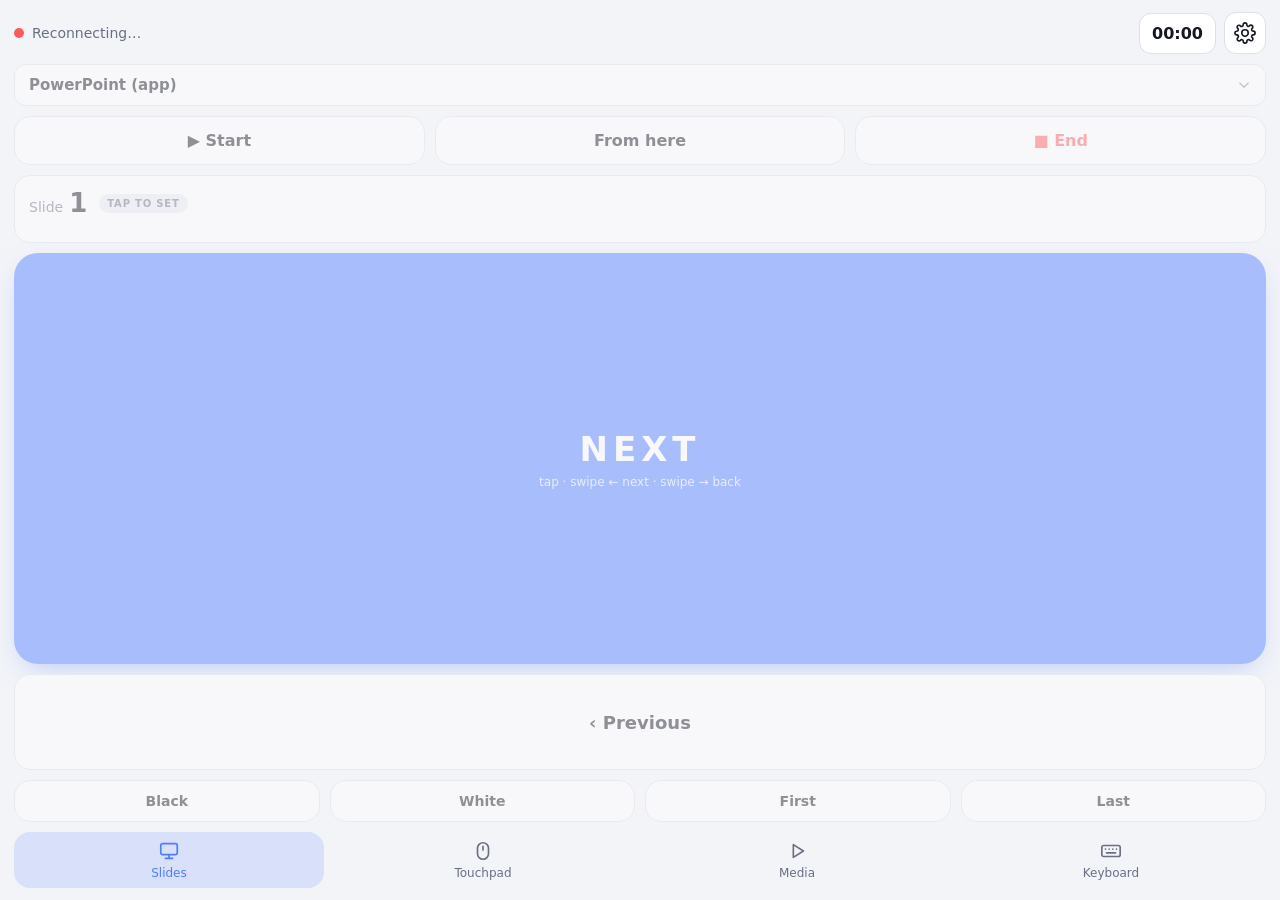
==== static/index.html @ b32a71c2 "v1: inital logic for phone clicker" ====
<!doctype html>
<html lang="en" data-theme="auto">
<head>
  <meta charset="utf-8">
  <meta name="viewport" content="width=device-width, initial-scale=1, maximum-scale=1, user-scalable=no, viewport-fit=cover">
  <meta name="theme-color" content="#0f1115">
  <meta name="mobile-web-app-capable" content="yes">
  <meta name="apple-mobile-web-app-capable" content="yes">
  <title>Phone Clicker</title>
  <link rel="icon" href="data:image/svg+xml,%3Csvg xmlns='http://www.w3.org/2000/svg' viewBox='0 0 32 32'%3E%3Crect x='8' y='2' width='16' height='28' rx='4' fill='%234f7cff'/%3E%3Cpath d='M14 11l5 5-5 5' stroke='white' stroke-width='2.5' fill='none' stroke-linecap='round'/%3E%3C/svg%3E">
  <link rel="stylesheet" href="/static/style.css">
</head>
<body>
  <header class="topbar">
    <div id="conn" class="conn">
      <span class="dot"></span><span id="conn-text">Connecting…</span>
    </div>
    <button id="timer" class="chip timer" title="Tap: start/pause · Double-tap: reset">00:00</button>
    <button id="open-settings" class="icon-btn" aria-label="Settings">
      <svg viewBox="0 0 24 24"><path d="M12 15.5a3.5 3.5 0 1 1 0-7 3.5 3.5 0 0 1 0 7Z"/><path d="M19.4 15a1.7 1.7 0 0 0 .3 1.8l.1.1a2 2 0 1 1-2.8 2.8l-.1-.1a1.7 1.7 0 0 0-1.8-.3 1.7 1.7 0 0 0-1 1.5V21a2 2 0 1 1-4 0v-.1a1.7 1.7 0 0 0-1.1-1.5 1.7 1.7 0 0 0-1.8.3l-.1.1a2 2 0 1 1-2.8-2.8l.1-.1a1.7 1.7 0 0 0 .3-1.8 1.7 1.7 0 0 0-1.5-1H3a2 2 0 1 1 0-4h.1a1.7 1.7 0 0 0 1.5-1.1 1.7 1.7 0 0 0-.3-1.8l-.1-.1a2 2 0 1 1 2.8-2.8l.1.1a1.7 1.7 0 0 0 1.8.3H9a1.7 1.7 0 0 0 1-1.5V3a2 2 0 1 1 4 0v.1a1.7 1.7 0 0 0 1 1.5 1.7 1.7 0 0 0 1.8-.3l.1-.1a2 2 0 1 1 2.8 2.8l-.1.1a1.7 1.7 0 0 0-.3 1.8V9a1.7 1.7 0 0 0 1.5 1H21a2 2 0 1 1 0 4h-.1a1.7 1.7 0 0 0-1.5 1Z"/></svg>
    </button>
  </header>

  <main>
    <!-- Slides -->
    <section id="tab-slides" class="tab active">
      <div class="select-wrap">
        <select id="profile" aria-label="App you are presenting with">
          <option value="powerpoint">PowerPoint (app)</option>
          <option value="powerpoint_web">PowerPoint (web)</option>
          <option value="google_slides">Google Slides</option>
          <option value="keynote" data-mac-only>Keynote</option>
          <option value="pdf">PDF</option>
        </select>
      </div>

      <div class="row">
        <button data-action="start" class="soft">▶ Start</button>
        <button data-action="start_here" id="start-here" class="soft">From here</button>
        <button data-action="end_show" id="end-show" class="soft danger">■ End</button>
      </div>

      <button id="slide-info" class="slide-info" aria-label="Slide number, tap to adjust">
        <div class="slide-line">
          <span id="slide-kind" class="slide-kind">Slide</span>
          <span id="slide-num" class="slide-num">1</span>
          <span id="slide-total" class="slide-total"></span>
          <span id="slide-badge" class="badge">TAP TO SET</span>
        </div>
        <div class="progress"><div id="progress-bar"></div></div>
      </button>

      <button id="next" class="next" aria-label="Next">
        <span class="big">NEXT</span>
        <span id="next-hint" class="hint">tap · swipe ← next · swipe → back</span>
      </button>

      <button data-action="prev" class="prev">‹ Previous</button>

      <div class="row" id="slide-extras">
        <button data-action="black" class="soft small">Black</button>
        <button data-action="white" class="soft small">White</button>
        <button data-action="first" class="soft small">First</button>
        <button data-action="last" class="soft small">Last</button>
      </div>
      <div class="row hidden" id="pdf-extras">
        <button data-action="zoom_out" class="soft small">−</button>
        <button data-action="zoom_reset" class="soft small">100%</button>
        <button data-action="zoom_in" class="soft small">+</button>
        <button data-action="fullscreen" class="soft small">Full screen</button>
      </div>
    </section>

    <!-- Touchpad -->
    <section id="tab-touchpad" class="tab">
      <div id="pad" class="pad">
        <svg viewBox="0 0 24 24" class="pad-icon"><path d="M5 3l14 8-6 1.5L10 19 5 3Z"/></svg>
        <span>Drag to move · Tap to click<br>Two fingers to scroll · Two-finger tap to right-click</span>
      </div>
      <div class="row">
        <button id="left-click" class="soft">Left click</button>
        <button id="right-click" class="soft">Right click</button>
      </div>
    </section>

    <!-- Media -->
    <section id="tab-media" class="tab scroll">
      <h3 class="group-title">Playback</h3>
      <div class="grid">
        <button data-action="media_prev" class="soft">⏮</button>
        <button data-action="play_pause" class="accent">⏯</button>
        <button data-action="media_next" class="soft">⏭</button>
        <button data-action="volume_down" class="soft">🔉</button>
        <button data-action="mute" class="soft">🔇</button>
        <button data-action="volume_up" class="soft">🔊</button>
      </div>
      <h3 class="group-title">Window</h3>
      <div class="grid">
        <button data-action="space" class="soft small">Space</button>
        <button data-action="fullscreen" class="soft small">Full screen</button>
        <button data-action="switch_app" class="soft small">Switch app</button>
        <button data-action="zoom_out" class="soft small">Zoom −</button>
        <button data-action="zoom_reset" class="soft small">Zoom 0</button>
        <button data-action="zoom_in" class="soft small">Zoom +</button>
      </div>
      <h3 class="group-title">Navigate</h3>
      <div class="grid">
        <button data-action="page_up" class="soft small">Page ↑</button>
        <button data-action="up" class="soft small">↑</button>
        <button data-action="page_down" class="soft small">Page ↓</button>
        <button data-action="prev" class="soft small">←</button>
        <button data-action="down" class="soft small">↓</button>
        <button data-action="next" class="soft small">→</button>
      </div>
    </section>

    <!-- Keyboard -->
    <section id="tab-keyboard" class="tab">
      <textarea id="text" rows="5" placeholder="Type here, then tap Send to type it on the laptop"></textarea>
      <button id="send-text" class="accent">Send to laptop</button>
      <div class="row">
        <button data-action="enter" class="soft small">Enter</button>
        <button data-action="backspace" class="soft small">⌫</button>
        <button data-action="tab" class="soft small">Tab</button>
        <button data-action="end_show" class="soft small">Esc</button>
      </div>
    </section>
  </main>

  <nav class="tabs">
    <button data-tab="slides" class="active">
      <svg viewBox="0 0 24 24"><rect x="3" y="4" width="18" height="12" rx="2"/><path d="M12 16v4M8 20h8"/></svg>Slides
    </button>
    <button data-tab="touchpad">
      <svg viewBox="0 0 24 24"><rect x="6" y="3" width="12" height="18" rx="6"/><path d="M12 7v4"/></svg>Touchpad
    </button>
    <button data-tab="media">
      <svg viewBox="0 0 24 24"><path d="M8 5v14l11-7L8 5Z"/></svg>Media
    </button>
    <button data-tab="keyboard">
      <svg viewBox="0 0 24 24"><rect x="2" y="6" width="20" height="12" rx="2"/><path d="M6 10h.01M10 10h.01M14 10h.01M18 10h.01M7 14h10"/></svg>Keyboard
    </button>
  </nav>

  <!-- Slide number dialog -->
  <dialog id="slide-dialog" class="sheet">
    <form method="dialog">
      <h2>Slide number</h2>
      <p id="slide-dialog-note" class="note">
        The phone counts your taps on Next and Previous. Animations count as taps too, so correct the number here if it drifts.
      </p>
      <label class="field">Current
        <div class="stepper">
          <button type="button" data-step="-1" class="soft">−</button>
          <input id="set-current" type="number" min="1" inputmode="numeric">
          <button type="button" data-step="1" class="soft">+</button>
        </div>
      </label>
      <label class="field">Total (optional)
        <input id="set-total" type="number" min="0" inputmode="numeric" placeholder="e.g. 20">
      </label>
      <div class="row">
        <button type="button" id="slide-reset" class="soft">Reset to 1</button>
        <button value="ok" class="accent">Done</button>
      </div>
    </form>
  </dialog>

  <!-- Settings dialog -->
  <dialog id="settings-dialog" class="sheet">
    <form method="dialog">
      <div class="sheet-head">
        <h2>Settings</h2>
        <button value="close" class="icon-btn" aria-label="Close">✕</button>
      </div>

      <h3 class="group-title">Appearance</h3>
      <div class="setting">
        <span>Theme</span>
        <div class="segmented" data-setting="theme">
          <button type="button" data-value="auto">Auto</button>
          <button type="button" data-value="dark">Dark</button>
          <button type="button" data-value="light">Light</button>
        </div>
      </div>
      <div class="setting">
        <span>Accent color</span>
        <div class="swatches" data-setting="accent">
          <button type="button" data-value="blue" style="--sw:#4f7cff" aria-label="Blue"></button>
          <button type="button" data-value="purple" style="--sw:#9b6bff" aria-label="Purple"></button>
          <button type="button" data-value="green" style="--sw:#22b573" aria-label="Green"></button>
          <button type="button" data-value="orange" style="--sw:#ff8a3d" aria-label="Orange"></button>
          <button type="button" data-value="pink" style="--sw:#ff4f9a" aria-label="Pink"></button>
        </div>
      </div>
      <div class="setting">
        <span>NEXT button size</span>
        <div class="segmented" data-setting="nextSize">
          <button type="button" data-value="small">S</button>
          <button type="button" data-value="medium">M</button>
          <button type="button" data-value="large">L</button>
        </div>
      </div>

      <h3 class="group-title">Controls</h3>
      <label class="setting"><span>Vibrate on tap</span><input type="checkbox" class="switch" data-setting="haptics"></label>
      <label class="setting"><span>Swipe on NEXT button</span><input type="checkbox" class="switch" data-setting="swipe"></label>
      <label class="setting"><span>Ask before ending slideshow</span><input type="checkbox" class="switch" data-setting="confirmEnd"></label>
      <label class="setting"><span>Show slide counter</span><input type="checkbox" class="switch" data-setting="showCounter"></label>
      <label class="setting"><span>Show Black / White / First / Last</span><input type="checkbox" class="switch" data-setting="showExtras"></label>

      <h3 class="group-title">Timer</h3>
      <label class="setting"><span>Show timer</span><input type="checkbox" class="switch" data-setting="showTimer"></label>
      <label class="setting">
        <span>Talk length <small>(minutes, 0 = off)</small></span>
        <input type="number" min="0" max="600" inputmode="numeric" class="num" data-setting="timerTarget">
      </label>
      <p class="note">With a talk length set, the timer counts down. It turns orange in the last 2 minutes, then turns red and counts your overtime, and the phone buzzes when time is up.</p>

      <h3 class="group-title">Touchpad</h3>
      <label class="setting slider-row"><span>Pointer speed</span><input type="range" min="0.5" max="4" step="0.1" data-setting="padSpeed"></label>
      <label class="setting slider-row"><span>Scroll speed</span><input type="range" min="0.5" max="3" step="0.1" data-setting="scrollSpeed"></label>
      <label class="setting"><span>Natural scrolling</span><input type="checkbox" class="switch" data-setting="naturalScroll"></label>

      <h3 class="group-title">About</h3>
      <p class="note" id="about-text">Phone Clicker</p>
      <button type="button" id="reset-settings" class="soft danger wide">Reset all settings</button>
    </form>
  </dialog>

  <script src="/static/app.js"></script>
</body>
</html>
---- static/style.css ----
/* ---------- Theme tokens ---------- */

:root {
  --bg: #0f1115;
  --surface: #191c23;
  --surface-2: #232733;
  --border: #2a2f3b;
  --text: #eef0f5;
  --muted: #8b92a3;
  --ok: #3ccf7a;
  --warn: #ffb020;
  --bad: #ff5a5a;
  --accent: #4f7cff;
  --accent-press: #3a63db;
  --accent-soft: rgba(79, 124, 255, 0.16);
  --on-accent: #ffffff;
  --radius: 16px;
  --next-flex: 2.2;
  color-scheme: dark;
}

:root[data-theme="light"] {
  --bg: #f3f4f8;
  --surface: #ffffff;
  --surface-2: #e8eaf1;
  --border: #dde0e8;
  --text: #151821;
  --muted: #687082;
  color-scheme: light;
}

@media (prefers-color-scheme: light) {
  :root[data-theme="auto"] {
    --bg: #f3f4f8;
    --surface: #ffffff;
    --surface-2: #e8eaf1;
    --border: #dde0e8;
    --text: #151821;
    --muted: #687082;
    color-scheme: light;
  }
}

:root[data-accent="purple"] { --accent: #9b6bff; --accent-press: #8152e8; --accent-soft: rgba(155, 107, 255, 0.16); }
:root[data-accent="green"]  { --accent: #22b573; --accent-press: #1a9a61; --accent-soft: rgba(34, 181, 115, 0.16); }
:root[data-accent="orange"] { --accent: #ff8a3d; --accent-press: #e87428; --accent-soft: rgba(255, 138, 61, 0.16); }
:root[data-accent="pink"]   { --accent: #ff4f9a; --accent-press: #e63a84; --accent-soft: rgba(255, 79, 154, 0.16); }

:root[data-next-size="small"] { --next-flex: 1.5; }
:root[data-next-size="large"] { --next-flex: 3.2; }

/* ---------- Base ---------- */

* { box-sizing: border-box; -webkit-tap-highlight-color: transparent; }

html, body {
  margin: 0;
  height: 100%;
  background: var(--bg);
  color: var(--text);
  font-family: system-ui, -apple-system, "Segoe UI", Roboto, sans-serif;
  overscroll-behavior: none;
  user-select: none;
  -webkit-user-select: none;
}

body {
  display: flex;
  flex-direction: column;
  padding: env(safe-area-inset-top) 14px env(safe-area-inset-bottom);
}

button, select, textarea, input {
  font: inherit;
  color: inherit;
  touch-action: manipulation;
}

svg { width: 22px; height: 22px; fill: none; stroke: currentColor; stroke-width: 1.8; stroke-linecap: round; stroke-linejoin: round; }

button {
  border: 0;
  border-radius: var(--radius);
  background: var(--surface);
  padding: 14px 8px;
  font-size: 16px;
  font-weight: 600;
  cursor: pointer;
  transition: transform 80ms ease, background 120ms ease;
}
button:active, button.pressed { transform: scale(0.97); }

button.soft { background: var(--surface); border: 1px solid var(--border); }
button.soft:active { background: var(--surface-2); }
button.small { padding: 12px 6px; font-size: 14px; }
button.accent { background: var(--accent); color: var(--on-accent); }
button.accent:active { background: var(--accent-press); }
button.danger { color: var(--bad); }
button.wide { width: 100%; }

.icon-btn {
  display: grid;
  place-items: center;
  width: 42px;
  height: 42px;
  padding: 0;
  border-radius: 12px;
  background: var(--surface);
  border: 1px solid var(--border);
}

.hidden { display: none !important; }

/* ---------- Top bar ---------- */

.topbar { display: flex; align-items: center; gap: 8px; padding: 12px 0 10px; }

.conn {
  flex: 1;
  display: flex;
  align-items: center;
  gap: 8px;
  font-size: 14px;
  color: var(--muted);
  min-width: 0;
}
.conn .dot { width: 10px; height: 10px; border-radius: 50%; background: var(--bad); flex: none; }
.conn.on .dot { background: var(--ok); box-shadow: 0 0 0 4px rgba(60, 207, 122, 0.18); }

.chip {
  padding: 10px 12px;
  border-radius: 12px;
  border: 1px solid var(--border);
  font-variant-numeric: tabular-nums;
  min-width: 76px;
}
.timer.running { color: var(--ok); }
.timer.warn { color: var(--warn); }
.timer.over { color: var(--bad); }

/* ---------- Layout ---------- */

main { flex: 1; min-height: 0; display: flex; }
body.offline main { opacity: 0.45; pointer-events: none; }

.tab { display: none; flex: 1; flex-direction: column; gap: 10px; min-height: 0; }
.tab.active { display: flex; }
.tab.scroll { overflow-y: auto; }

.row { display: flex; gap: 10px; }
.row > * { flex: 1; }

.select-wrap select {
  width: 100%;
  appearance: none;
  -webkit-appearance: none;
  background: var(--surface) url("data:image/svg+xml,%3Csvg xmlns='http://www.w3.org/2000/svg' viewBox='0 0 24 24' fill='none' stroke='%238b92a3' stroke-width='2'%3E%3Cpath d='m6 9 6 6 6-6'/%3E%3C/svg%3E") no-repeat right 12px center / 18px;
  border: 1px solid var(--border);
  border-radius: 12px;
  padding: 11px 40px 11px 14px;
  font-size: 15px;
  font-weight: 600;
}

/* ---------- Slides ---------- */

.slide-info {
  display: flex;
  flex-direction: column;
  gap: 8px;
  padding: 12px 14px;
  text-align: left;
  border: 1px solid var(--border);
}
.slide-line { display: flex; align-items: baseline; gap: 6px; }
.slide-kind { color: var(--muted); font-weight: 500; font-size: 14px; }
.slide-num { font-size: 26px; font-weight: 700; font-variant-numeric: tabular-nums; }
.slide-total { color: var(--muted); font-size: 16px; font-variant-numeric: tabular-nums; }
.badge {
  margin-left: auto;
  align-self: center;
  font-size: 10px;
  letter-spacing: 0.8px;
  padding: 4px 8px;
  border-radius: 99px;
  background: var(--surface-2);
  color: var(--muted);
}
.badge.live { background: rgba(60, 207, 122, 0.16); color: var(--ok); }
.progress { height: 4px; border-radius: 4px; background: var(--surface-2); overflow: hidden; }
#progress-bar { height: 100%; width: 0; background: var(--accent); transition: width 200ms ease; }

.next {
  flex: var(--next-flex);
  min-height: 140px;
  background: var(--accent);
  color: var(--on-accent);
  display: flex;
  flex-direction: column;
  align-items: center;
  justify-content: center;
  gap: 6px;
  border-radius: 24px;
  touch-action: none;
  box-shadow: 0 10px 30px -12px var(--accent);
}
.next:active, .next.pressed { background: var(--accent-press); }
.next .big { font-size: 34px; letter-spacing: 5px; }
.next .hint { font-size: 12px; font-weight: 400; opacity: 0.8; }

.prev { flex: 1; min-height: 64px; max-height: 96px; font-size: 18px; border: 1px solid var(--border); }
.prev:active { background: var(--surface-2); }

/* ---------- Touchpad ---------- */

.pad {
  flex: 1;
  border-radius: 24px;
  background: var(--surface);
  border: 1px dashed var(--border);
  display: flex;
  flex-direction: column;
  align-items: center;
  justify-content: center;
  gap: 12px;
  text-align: center;
  color: var(--muted);
  font-size: 13px;
  line-height: 1.6;
  touch-action: none;
}
.pad-icon { width: 36px; height: 36px; opacity: 0.5; }

/* ---------- Media ---------- */

.group-title {
  margin: 8px 2px 0;
  font-size: 12px;
  font-weight: 600;
  letter-spacing: 1px;
  text-transform: uppercase;
  color: var(--muted);
}
.grid { display: grid; grid-template-columns: repeat(3, 1fr); gap: 10px; }
.grid button { padding: 16px 6px; font-size: 18px; }
.grid button.small { font-size: 14px; }

/* ---------- Keyboard ---------- */

textarea {
  width: 100%;
  background: var(--surface);
  border: 1px solid var(--border);
  border-radius: var(--radius);
  padding: 14px;
  font-size: 16px;
  resize: none;
  user-select: text;
  -webkit-user-select: text;
}

/* ---------- Bottom tabs ---------- */

.tabs { display: flex; gap: 4px; padding: 10px 0 12px; }
.tabs button {
  flex: 1;
  display: flex;
  flex-direction: column;
  align-items: center;
  gap: 4px;
  background: transparent;
  color: var(--muted);
  padding: 8px 2px;
  font-size: 12px;
  font-weight: 500;
}
.tabs button.active { background: var(--accent-soft); color: var(--accent); }

/* ---------- Dialogs ---------- */

dialog.sheet {
  width: min(520px, 100%);
  max-width: 100%;
  max-height: 88vh;
  margin: auto auto 0;
  padding: 18px 18px calc(18px + env(safe-area-inset-bottom));
  border: 0;
  border-radius: 24px 24px 0 0;
  background: var(--surface);
  color: var(--text);
  overflow-y: auto;
}
dialog.sheet::backdrop { background: rgba(0, 0, 0, 0.5); }
dialog h2 { margin: 0 0 6px; font-size: 20px; }
.sheet-head { display: flex; align-items: center; justify-content: space-between; }
.note { color: var(--muted); font-size: 13px; line-height: 1.5; margin: 4px 2px 12px; }

.setting {
  display: flex;
  align-items: center;
  justify-content: space-between;
  gap: 12px;
  padding: 12px 2px;
  border-bottom: 1px solid var(--border);
  font-size: 15px;
}
.setting small { color: var(--muted); }
.slider-row input { flex: 1; max-width: 55%; accent-color: var(--accent); }

.field { display: flex; flex-direction: column; gap: 8px; margin: 12px 0; font-size: 14px; color: var(--muted); }
.field input, .num {
  background: var(--surface-2);
  border: 1px solid var(--border);
  border-radius: 12px;
  padding: 10px 12px;
  font-size: 16px;
  text-align: center;
  user-select: text;
}
.num { width: 80px; }
.stepper { display: flex; gap: 8px; }
.stepper input { flex: 1; min-width: 0; }
.stepper button { width: 56px; font-size: 20px; }

.segmented { display: flex; background: var(--surface-2); border-radius: 12px; padding: 3px; }
.segmented button { background: transparent; padding: 7px 12px; font-size: 13px; border-radius: 9px; }
.segmented button.selected { background: var(--surface); box-shadow: 0 1px 3px rgba(0, 0, 0, 0.2); }

.swatches { display: flex; gap: 8px; }
.swatches button { width: 28px; height: 28px; padding: 0; border-radius: 50%; background: var(--sw); }
.swatches button.selected { box-shadow: 0 0 0 2px var(--surface), 0 0 0 4px var(--sw); }

.switch {
  appearance: none;
  -webkit-appearance: none;
  flex: none;
  width: 48px;
  height: 28px;
  border-radius: 99px;
  background: var(--surface-2);
  border: 1px solid var(--border);
  position: relative;
  transition: background 150ms ease;
}
.switch::after {
  content: "";
  position: absolute;
  top: 2px;
  left: 2px;
  width: 22px;
  height: 22px;
  border-radius: 50%;
  background: #fff;
  box-shadow: 0 1px 3px rgba(0, 0, 0, 0.3);
  transition: transform 150ms ease;
}
.switch:checked { background: var(--accent); border-color: var(--accent); }
.switch:checked::after { transform: translateX(20px); }
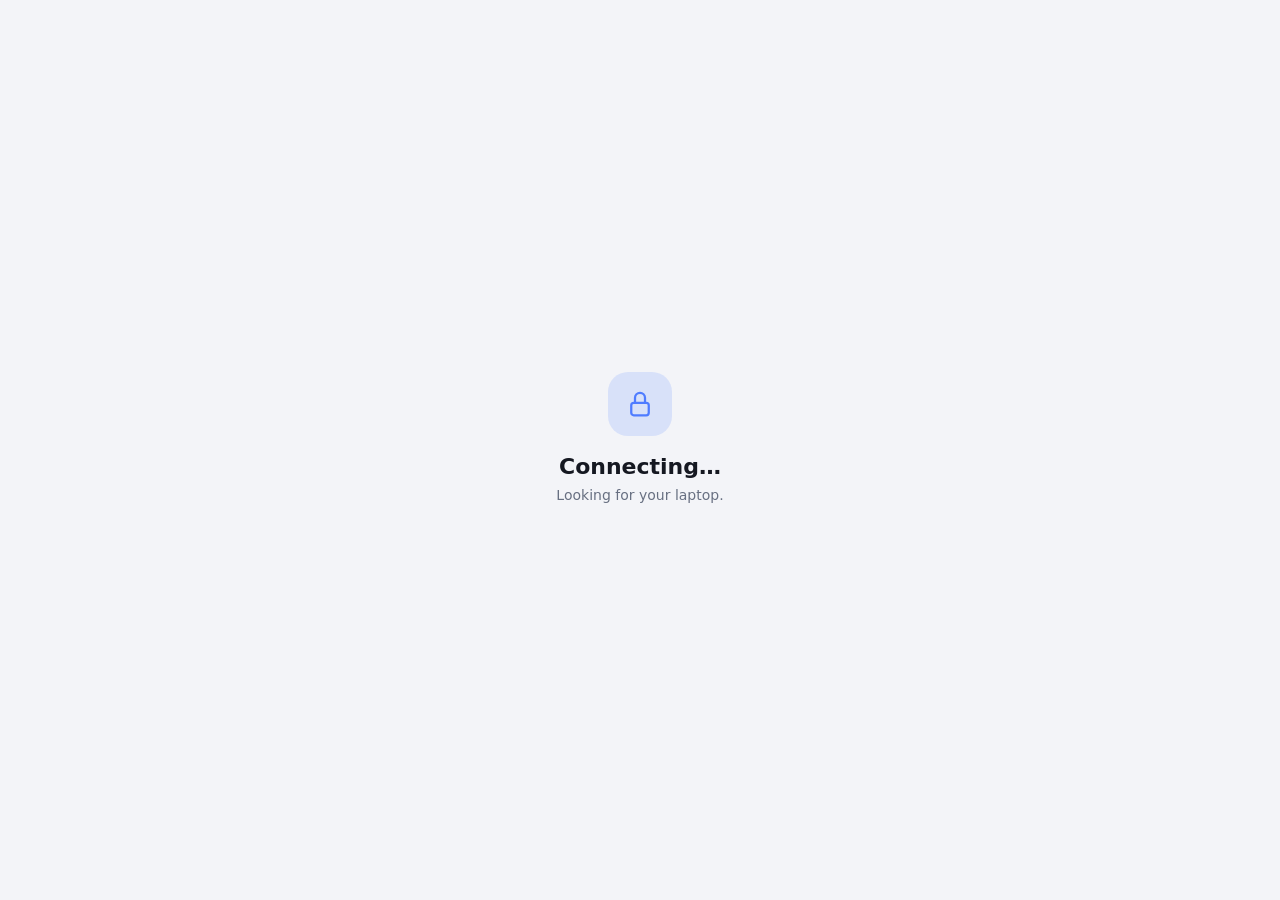
==== commit e6399d28: "Add passcode protection with SRP login and projector safeguards - 4-8 digit passcode, set or changed" ====
--- a/static/index.html
+++ b/static/index.html
@@ -142,6 +142,26 @@
     </button>
   </nav>
 
+  <!-- Passcode lock: covers the remote until the laptop accepts the passcode -->
+  <section id="lock" class="lock">
+    <div class="lock-inner">
+      <div class="lock-icon">
+        <svg viewBox="0 0 24 24"><rect x="5" y="11" width="14" height="10" rx="2"/><path d="M8 11V7a4 4 0 0 1 8 0v4"/></svg>
+      </div>
+      <h2 id="lock-title">Connecting…</h2>
+      <p id="lock-msg" class="lock-msg">Looking for your laptop.</p>
+      <div id="dots" class="dots" aria-hidden="true"></div>
+      <div id="keypad" class="keypad hidden">
+        <button data-digit="1">1</button><button data-digit="2">2</button><button data-digit="3">3</button>
+        <button data-digit="4">4</button><button data-digit="5">5</button><button data-digit="6">6</button>
+        <button data-digit="7">7</button><button data-digit="8">8</button><button data-digit="9">9</button>
+        <button id="key-del" class="key-fn" aria-label="Delete">⌫</button>
+        <button data-digit="0">0</button>
+        <button id="key-ok" class="key-ok" aria-label="Unlock" disabled>✓</button>
+      </div>
+    </div>
+  </section>
+
   <!-- Slide number dialog -->
   <dialog id="slide-dialog" class="sheet">
     <form method="dialog">
@@ -228,6 +248,7 @@
     </form>
   </dialog>
 
+  <script src="/static/srp.js"></script>
   <script src="/static/app.js"></script>
 </body>
 </html>
--- a/static/style.css
+++ b/static/style.css
@@ -276,6 +276,59 @@
 }
 .tabs button.active { background: var(--accent-soft); color: var(--accent); }
 
+/* ---------- Passcode lock ---------- */
+
+.lock {
+  position: fixed;
+  inset: 0;
+  z-index: 10;
+  display: flex;
+  align-items: center;
+  justify-content: center;
+  padding: env(safe-area-inset-top) 24px env(safe-area-inset-bottom);
+  background: var(--bg);
+}
+.lock.unlocked { display: none; }
+.lock-inner { width: 100%; max-width: 340px; display: flex; flex-direction: column; align-items: center; text-align: center; }
+.lock-icon {
+  display: grid;
+  place-items: center;
+  width: 64px;
+  height: 64px;
+  border-radius: 20px;
+  background: var(--accent-soft);
+  color: var(--accent);
+  margin-bottom: 18px;
+}
+.lock-icon svg { width: 30px; height: 30px; }
+.lock h2 { margin: 0 0 6px; font-size: 22px; }
+.lock-msg { margin: 0; min-height: 44px; color: var(--muted); font-size: 14px; line-height: 1.5; }
+.lock-msg.error { color: var(--bad); }
+
+.dots { display: flex; gap: 14px; height: 18px; margin: 14px 0 26px; }
+.dots span { width: 14px; height: 14px; border-radius: 50%; border: 2px solid var(--muted); }
+.dots span.filled { background: var(--text); border-color: var(--text); }
+.dots.shake { animation: shake 400ms; }
+@keyframes shake {
+  20%, 60% { transform: translateX(-10px); }
+  40%, 80% { transform: translateX(10px); }
+}
+
+.keypad { display: grid; grid-template-columns: repeat(3, 1fr); gap: 14px; width: 100%; }
+.keypad button {
+  aspect-ratio: 1.35;
+  font-size: 26px;
+  font-weight: 500;
+  border-radius: 20px;
+  background: var(--surface);
+  border: 1px solid var(--border);
+}
+.keypad button:active { background: var(--surface-2); }
+.keypad .key-fn { background: transparent; border-color: transparent; font-size: 22px; }
+.keypad .key-ok { background: var(--accent); border-color: var(--accent); color: var(--on-accent); }
+.keypad .key-ok:disabled { opacity: 0.35; }
+.keypad.disabled { opacity: 0.35; pointer-events: none; }
+
 /* ---------- Dialogs ---------- */
 
 dialog.sheet {
